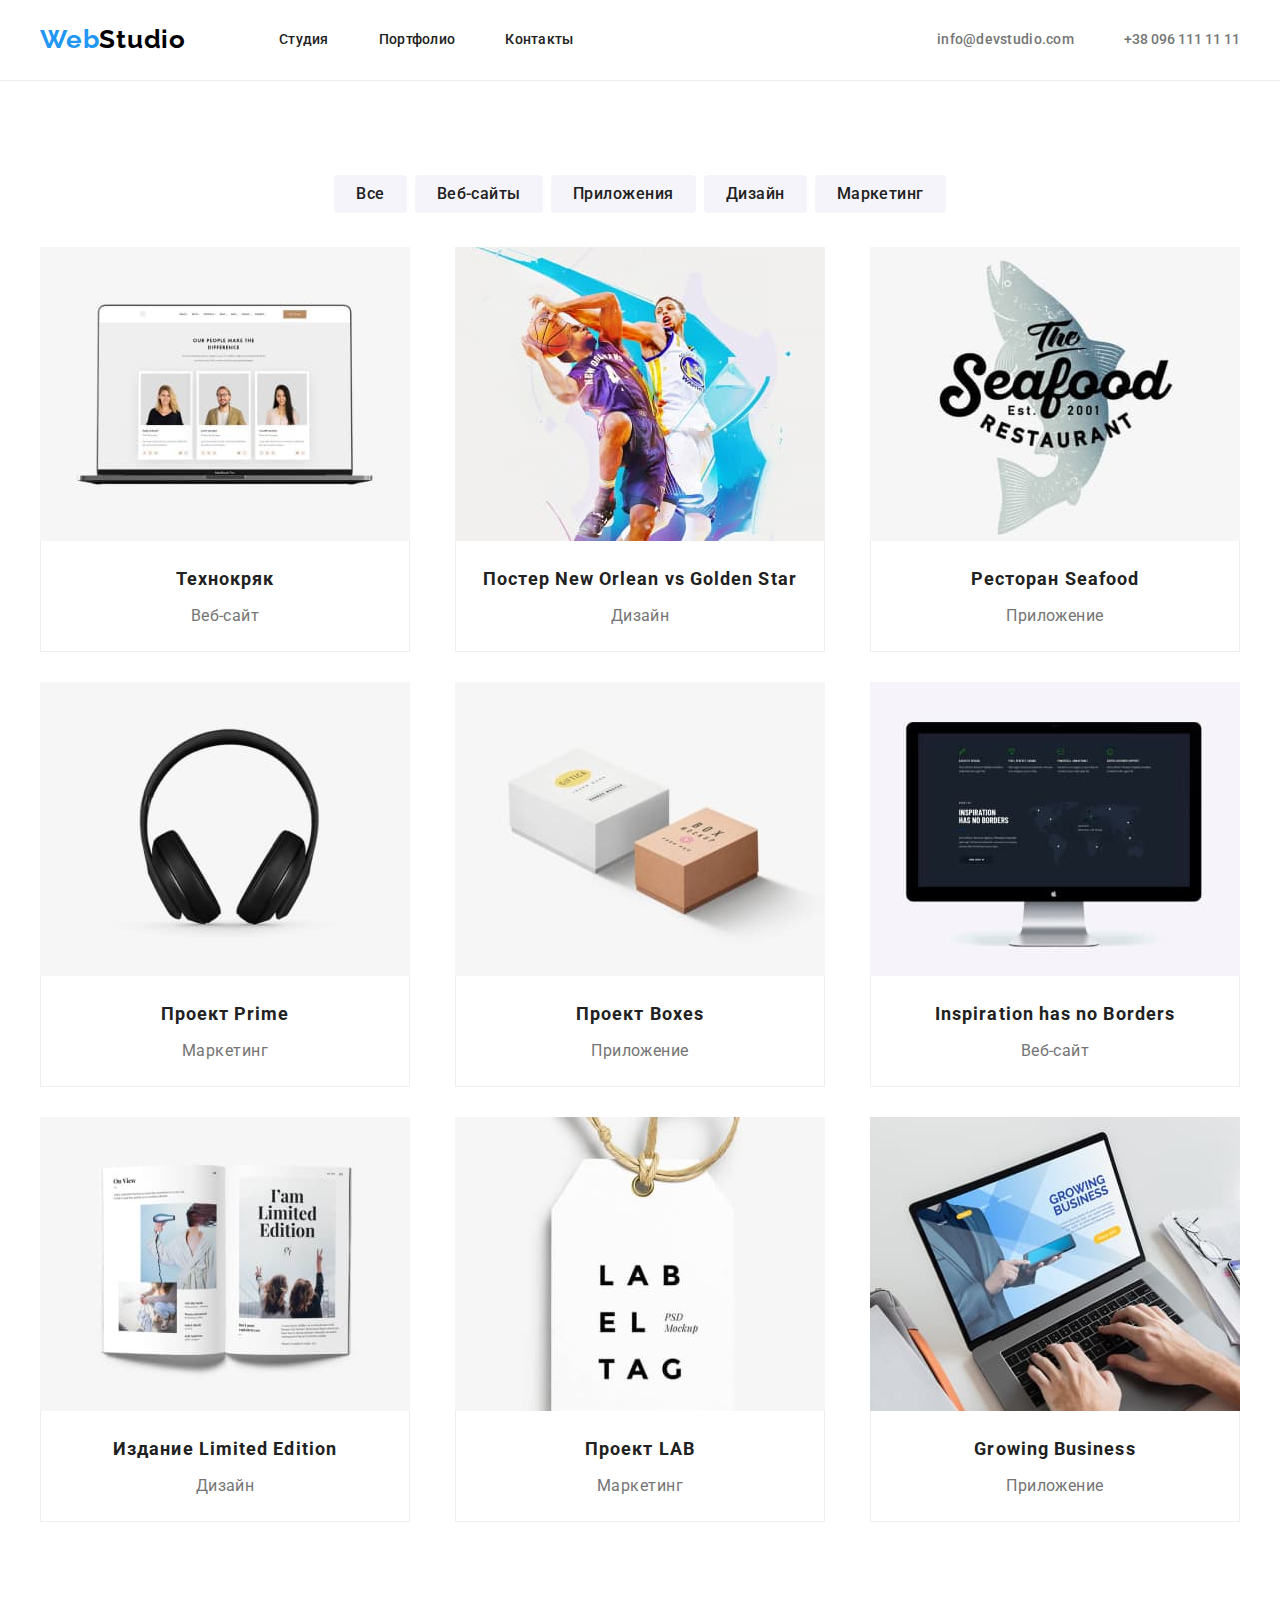
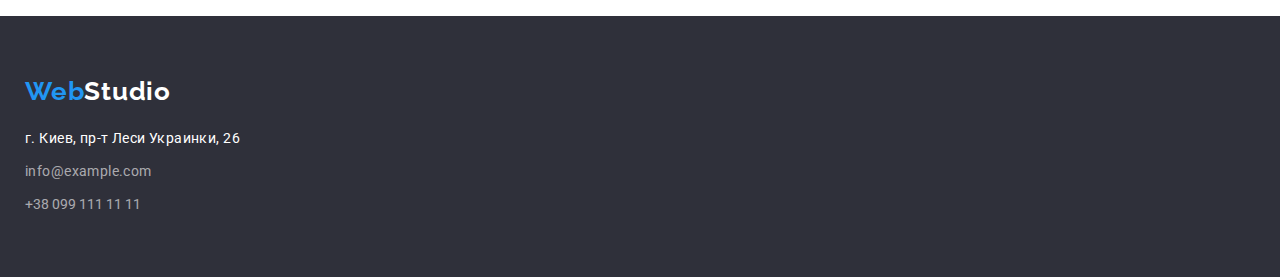
==== portfolio.html @ 9423d0da "3" ====
<!DOCTYPE html>
<html lang="ru">
  <head>
    <meta charset="UTF-8" />
    <meta http-equiv="X-UA-Compatible" content="IE=edge" />
    <meta name="viewport" content="width=device-width, initial-scale=1.0" />
    <title>Портфолио</title>
    <link rel="preconnect" href="https://fonts.googleapis.com" />
    <link rel="preconnect" href="https://fonts.gstatic.com" crossorigin />
    <link
      href="https://fonts.googleapis.com/css2?family=Raleway:wght@700&family=Roboto:wght@400;500;700;900&display=swap"
      rel="stylesheet"
    />
    <link
      rel="stylesheet"
      href="https://cdnjs.cloudflare.com/ajax/libs/modern-normalize/1.0.0/modern-normalize.min.css"
    />
    <link rel="stylesheet" href="./css/style.css" />
  </head>

  <body>
    <!-- хедер -->
    <header class="header">
      <div class="container">
        <nav class="header-nav">
          <a class="logo-nav link" lang="en" href="/"><span>Web</span>Studio</a>
          <ul class="menu-nav list">
            <li class="menu-nav-item">
              <a class="menu-nav-link link" href="./index.html">Студия</a>
            </li>
            <li class="menu-nav-item">
              <a class="menu-nav-link link" href="">Портфолио</a>
            </li>
            <li class="menu-nav-item"><a class="menu-nav-link link" href="">Контакты</a></li>
          </ul>
        </nav>
        <ul class="contacts-header-list list">
          <li class="contacts-header-item">
            <a class="header-mail link" href="mailto:info@devstudio.com">info@devstudio.com</a>
          </li>
          <li class="contacts-header-item">
            <a class="header-tel link" href="tel:+380961111111">+38 096 111 11 11</a>
          </li>
        </ul>
      </div>
    </header>
    <!-- Портфолио -->
    <main>
      <section class="section">
        <div class="container">
          <h1 class="portfolio-title visually-hidden">Портфолио</h1>
          <ul class="portfolio-buttons-list list">
            <li class="portfolio-buttons-item">
              <button class="portfolio-button" type="button">Все</button>
            </li>
            <li class="portfolio-buttons-item">
              <button class="portfolio-button" type="button">Веб-сайты</button>
            </li>
            <li class="portfolio-buttons-item">
              <button class="portfolio-button" type="button">Приложения</button>
            </li>
            <li class="portfolio-buttons-item">
              <button class="portfolio-button" type="button">Дизайн</button>
            </li>
            <li class="portfolio-buttons-item">
              <button class="portfolio-button" type="button">Маркетинг</button>
            </li>
          </ul>
          <ul class="portfolio-list list">
            <li class="portfolio-item">
              <img
                src="./images/portfolio1.jpg"
                alt="Пример сайта компании Технокряк"
                width="370"
                height="294"
              />
              <div class="portfolio-list-box">
                <h2 class="portfolio-list-title">Технокряк</h2>
                <p class="portfolio-list-text">Веб-сайт</p>
              </div>
            </li>
            <li class="portfolio-item">
              <img
                src="./images/portfolio2.jpg"
                alt="Постер New Orlean vs Golden Star"
                width="370"
                height="294"
              />
              <div class="portfolio-list-box">
                <h2 class="portfolio-list-title">Постер New Orlean vs Golden Star</h2>
                <p class="portfolio-list-text">Дизайн</p>
              </div>
            </li>
            <li class="portfolio-item">
              <img
                src="./images/portfolio3.jpg"
                alt="Пример приложения ресторана Seafood"
                width="370"
                height="294"
              />
              <div class="portfolio-list-box">
                <h2 class="portfolio-list-title">Ресторан Seafood</h2>
                <p class="portfolio-list-text">Приложение</p>
              </div>
            </li>
            <li class="portfolio-item">
              <img src="./images/portfolio4.jpg" alt="Наушники" width="370" height="294" />
              <div class="portfolio-list-box">
                <h2 class="portfolio-list-title">Проект Prime</h2>
                <p class="portfolio-list-text">Маркетинг</p>
              </div>
            </li>
            <li class="portfolio-item">
              <img
                src="./images/portfolio5.jpg"
                alt="Пример приложения проекта Boxes"
                width="370"
                height="294"
              />
              <div class="portfolio-list-box">
                <h2 class="portfolio-list-title">Проект Boxes</h2>
                <p class="portfolio-list-text">Приложение</p>
              </div>
            </li>
            <li class="portfolio-item">
              <img
                src="./images/portfolio6.jpg"
                alt="Пример сайта Inspiration has no Borders"
                width="370"
                height="294"
              />
              <div class="portfolio-list-box">
                <h2 class="portfolio-list-title">Inspiration has no Borders</h2>
                <p class="portfolio-list-text">Веб-сайт</p>
              </div>
            </li>
            <li class="portfolio-item">
              <img
                src="./images/portfolio7.jpg"
                alt="Пример издания Limited Edition"
                width="370"
                height="294"
              />
              <div class="portfolio-list-box">
                <h2 class="portfolio-list-title">Издание Limited Edition</h2>
                <p class="portfolio-list-text">Дизайн</p>
              </div>
            </li>
            <li class="portfolio-item">
              <img src="./images/portfolio8.jpg" alt="Ярлык LAB" width="370" height="294" />
              <div class="portfolio-list-box">
                <h2 class="portfolio-list-title">Проект LAB</h2>
                <p class="portfolio-list-text">Маркетинг</p>
              </div>
            </li>
            <li class="portfolio-item">
              <img
                src="./images/portfolio9.jpg"
                alt="Пример приложения Growing Business"
                width="370"
                height="294"
              />
              <div class="portfolio-list-box">
                <h2 class="portfolio-list-title">Growing Business</h2>
                <p class="portfolio-list-text">Приложение</p>
              </div>
            </li>
          </ul>
        </div>
      </section>
    </main>
    <!-- футер -->
    <footer class="footer">
      <div class="container">
        <a class="footer-logo link" href="/"><span>Web</span>Studio</a>
        <address class="address">
          <ul class="address-list list">
            <li class="address-item">
              <a class="address-link link" href="https://goo.gl/maps/yK95ByvSSbZMRK1c7"
                ><span>г. Киев, пр-т Леси Украинки, 26</span></a
              >
            </li>
            <li class="address-item">
              <a class="address-mail link" href="mailto:info@example.com">info@example.com</a>
            </li>
            <li class="address-item">
              <a class="address-tel link" href="tel:+380991111111">+38 099 111 11 11</a>
            </li>
          </ul>
        </address>
      </div>
    </footer>
  </body>
</html>
---- css/style.css ----
/* цвета
цвет акцента #2196F3
черный #000000
белый #FFFFFF
черный заголовков #212121
субчерный #757575
цвет субфона 1 #F5F4FA
цвет субфона 2 #2F303A
контакты в футете  rgba(255, 255, 255, 0.6)

нижняя рамка хедера #ECECEC
 */

/* шрифты 
 Raleway 700
 Roboto 500 900 700 400
  */

:root {
  --akcent-color: #2196f3;
  --main-color: #757575;
  --main-title-color: #212121;
}

body {
  font-family: 'Roboto', Arial, Helvetica, sans-serif;
  color: var(--main-color);
}

p,
h1,
h2,
h3,
h4,
h5,
h6 {
  margin: 0;
}

ul {
  margin: 0;
  padding-left: 0;
}

button {
  border: none;
}

.list {
  list-style: none;
}
.link {
  text-decoration: none;
}

.container {
  width: 1230px;
  padding: 0 15px;
  /* background-color: tomato; */
  margin: 0 auto;
}

.section {
  padding-top: 94px;
  padding-bottom: 94px;
}

.visually-hidden {
  position: absolute;
  white-space: nowrap;
  width: 1px;
  height: 1px;
  overflow: hidden;
  border: 0;
  padding: 0;
  clip: rect(0 0 0 0);
  clip-path: inset(50%);
  margin: -1px;
}

img {
  display: block;
}
/* -----------------header----------------- */
.header {
  padding-top: 24px;
  padding-bottom: 25px;

  border-bottom-width: 1px;
  border-bottom-style: solid;
  border-bottom-color: #ececec;
}
.header .container {
  display: flex;
  align-items: center;
}

.header-nav {
  display: flex;
  align-items: center;
}
.menu-nav {
  display: flex;
}

.menu-nav-item:not(:last-child) {
  margin-right: 50px;
}

.logo-nav {
  margin-right: 93px;

  font-family: 'Raleway', Arial, Helvetica, sans-serif;
  font-style: normal;
  font-weight: 700;
  font-size: 26px;
  line-height: 1.19;
  letter-spacing: 0.03em;
  color: #000000;
}

.logo-nav span {
  color: var(--akcent-color);
}

.menu-nav-link {
  font-weight: 500;
  font-size: 14px;
  line-height: 1.14;
  letter-spacing: 0.02em;
  color: var(--main-title-color);
}

.menu-nav-link:hover,
.menu-nav-link:focus {
  color: var(--akcent-color);
}

.header-mail {
  font-weight: 500;
  font-size: 14px;
  line-height: 1.14;
  letter-spacing: 0.02em;
  color: #757575;
}
.header-tel {
  font-weight: 500;
  font-size: 14px;
  line-height: 1.14;
  color: #757575;
}

.header-mail:hover,
.header-mail:focus,
.header-tel:hover,
.header-tel:focus {
  color: var(--akcent-color);
}

.contacts-header-list {
  display: flex;
  margin-left: auto;
}

.contacts-header-item:not(:last-child) {
  margin-right: 50px;
}

/* -----------------hero----------------- */
.hero {
  background-color: #2f303a;

  padding-top: 200px;
  padding-bottom: 200px;
}

.hero-title {
  font-weight: 900;
  font-size: 44px;
  line-height: 1.36;
  text-align: center;
  letter-spacing: 0.06em;
  text-transform: uppercase;
  color: #ffffff;

  margin-bottom: 30px;
}

.hero-but {
  display: block;
  margin: 0 auto;
  border-radius: 4px;
  padding: 10px 32px;

  font-weight: 700;
  font-size: 16px;
  line-height: 1.88;
  text-align: center;
  letter-spacing: 0.06em;
  color: #ffffff;
  background-color: var(--akcent-color);
  cursor: pointer;
}

/* -----------------benefits----------------- */

.benefits-list {
  display: flex;
  justify-content: space-between;
}
.benefits-item {
  width: 270px;
}

.benefits-item-title {
  font-size: 14px;
  line-height: 1.14;
  letter-spacing: 0.03em;
  text-transform: uppercase;
  color: var(--main-title-color);
  margin-bottom: 10px;
}

.benefits-item-text {
  font-size: 14px;
  line-height: 1.71;
  letter-spacing: 0.03em;
}

/* -----------------activity----------------- */

.activity-title {
  font-size: 36px;
  line-height: 1.16;
  text-align: center;
  letter-spacing: 0.03em;
  color: var(--main-title-color);

  margin-bottom: 50px;
}

.activity-list {
  display: flex;
  justify-content: space-between;
}

/* -----------------team----------------- */
.team {
  background-color: #f5f4fa;
}
.team-title {
  font-size: 36px;
  line-height: 1.16;
  text-align: center;
  letter-spacing: 0.03em;
  color: var(--main-title-color);

  margin-bottom: 50px;
}
.team-box {
  margin-top: 30px;
}

.team-item {
  background-color: #ffffff;

  padding-bottom: 30px;
  border-radius: 0px 0px 4px 4px;
}

.team-list {
  display: flex;
  justify-content: space-between;
}

.team-item-title {
  font-weight: 500;
  font-size: 16px;
  line-height: 1.18;
  text-align: center;
  letter-spacing: 0.03em;
  color: var(--main-title-color);

  margin-bottom: 10px;
}

.team-item-text {
  font-size: 16px;
  line-height: 1.18;
  text-align: center;
  letter-spacing: 0.03em;
}
/* -----------------portfolio----------------- */
.portfolio-buttons-list {
  display: flex;
  justify-content: center;

  padding-bottom: 34px;
}

.portfolio-buttons-item:not(:last-child) {
  margin-right: 8px;
}
.portfolio-button {
  font-weight: 500;
  font-size: 16px;
  line-height: 1.62;
  text-align: center;
  letter-spacing: 0.03em;
  color: var(--main-title-color);
  background-color: #f5f4fa;
  cursor: pointer;

  border-radius: 4px;

  padding: 6px 22px;
}

.portfolio-button:hover,
.portfolio-button:focus {
  background-color: var(--akcent-color);
  color: #ffffff;
}

.portfolio-list {
  display: flex;
  flex-wrap: wrap;
  justify-content: space-between;
}

.portfolio-item {
  margin-right: 30px;
}

.portfolio-item:nth-child(n + 4) {
  margin-top: 30px;
}

.portfolio-item:nth-child(3n) {
  margin-right: 0;
}

.portfolio-list-box {
  padding-bottom: 20px;
  padding-top: 20px;
  border-left: 1px solid #eeeeee;
  border-right: 1px solid #eeeeee;
  border-bottom: 1px solid #eeeeee;
}
.portfolio-list-title {
  font-size: 18px;
  line-height: 2;
  letter-spacing: 0.06em;
  color: var(--main-title-color);
  text-align: center;

  margin-bottom: 4px;
}

.portfolio-list-text {
  font-size: 16px;
  line-height: 1.88;
  letter-spacing: 0.03em;
  text-align: center;
}

/* -----------------footer----------------- */

.footer {
  background-color: #2f303a;
}

.footer .container {
  padding: 60px 0;
}

.footer-logo {
  font-family: 'Raleway', Arial, Helvetica, sans-serif;
  font-style: normal;
  font-weight: 700;
  font-size: 26px;
  line-height: 1.19;
  letter-spacing: 0.03em;
  color: #ffffff;

  display: block;
  margin-bottom: 20px;
}

.footer-logo span {
  color: var(--akcent-color);
}

.address-item:not(:last-child) {
  margin-bottom: 9px;
}

.address-link {
  font-style: normal;
  font-size: 14px;
  line-height: 1.71;
  letter-spacing: 0.03em;
  color: #ffffff;
}

.address-mail {
  font-style: normal;
  font-size: 14px;
  line-height: 1.71;
  letter-spacing: 0.03em;
  color: rgba(255, 255, 255, 0.6);
}

.address-tel {
  font-style: normal;
  font-size: 14px;
  line-height: 1.71;
  color: rgba(255, 255, 255, 0.6);
}

.address-link:hover,
.address-link:focus,
.address-mail:hover,
.address-mail:focus,
.address-tel:hover,
.address-tel:focus {
  color: var(--akcent-color);
}
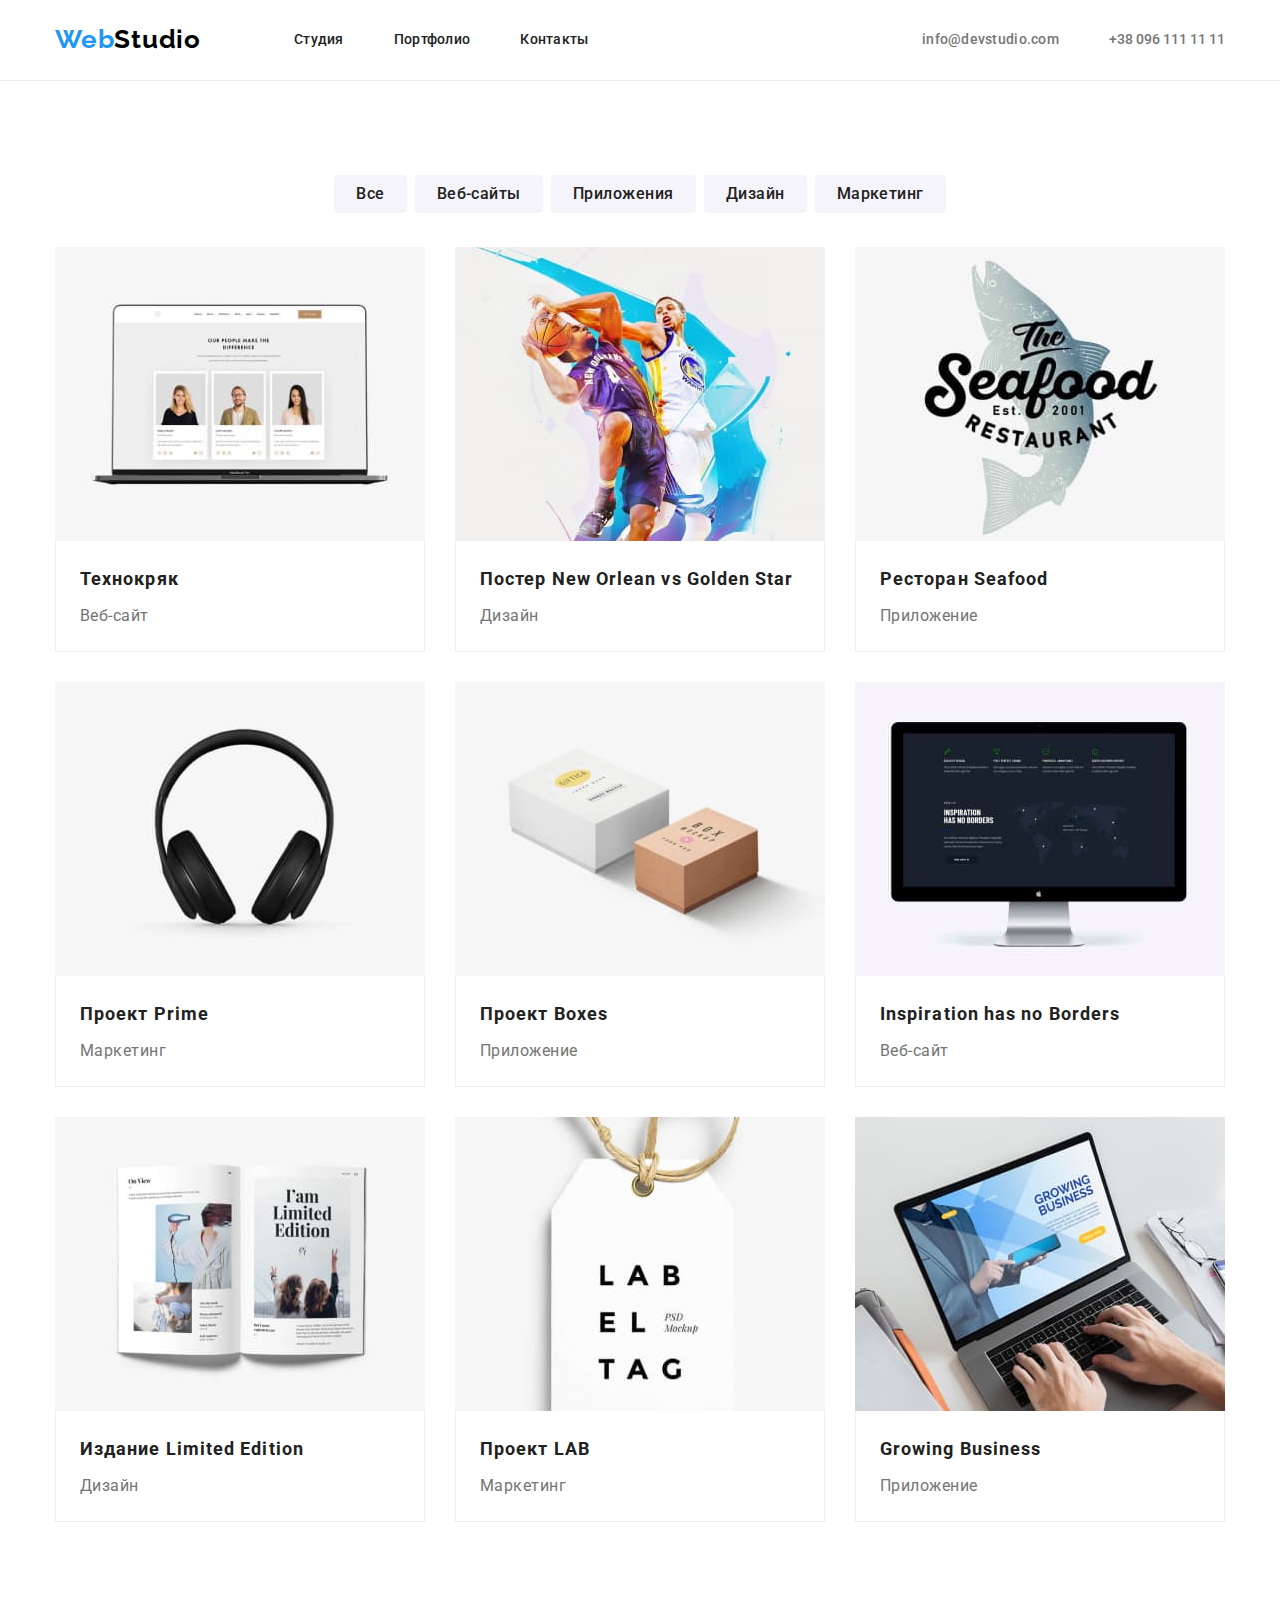
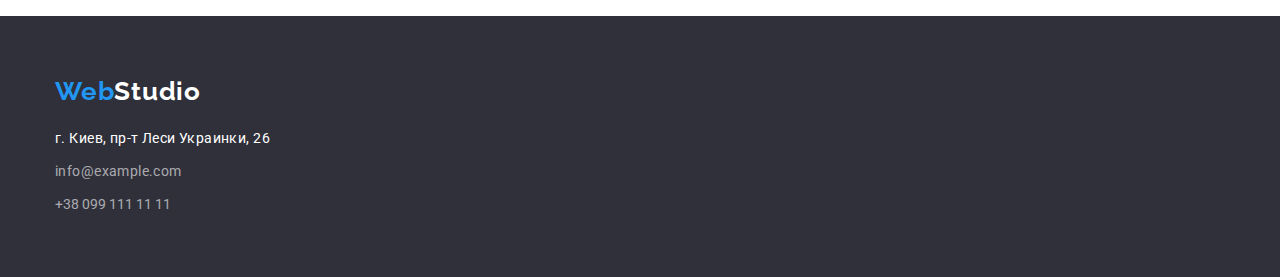
==== commit 82f43559: "34" ====
--- a/portfolio.html
+++ b/portfolio.html
@@ -48,7 +48,7 @@
     <main>
       <section class="section">
         <div class="container">
-          <h1 class="portfolio-title visually-hidden">Портфолио</h1>
+          <h1 class="portfolio-title" hidden="true">Портфолио</h1>
           <ul class="portfolio-buttons-list list">
             <li class="portfolio-buttons-item">
               <button class="portfolio-button" type="button">Все</button>
--- a/css/style.css
+++ b/css/style.css
@@ -54,7 +54,7 @@
 }
 
 .container {
-  width: 1230px;
+  width: 1200px;
   padding: 0 15px;
   /* background-color: tomato; */
   margin: 0 auto;
@@ -65,21 +65,10 @@
   padding-bottom: 94px;
 }
 
-.visually-hidden {
-  position: absolute;
-  white-space: nowrap;
-  width: 1px;
-  height: 1px;
-  overflow: hidden;
-  border: 0;
-  padding: 0;
-  clip: rect(0 0 0 0);
-  clip-path: inset(50%);
-  margin: -1px;
-}
-
 img {
   display: block;
+  max-width: 100%;
+  height: auto;
 }
 /* -----------------header----------------- */
 .header {
@@ -174,6 +163,12 @@
   padding-bottom: 200px;
 }
 
+.flax {
+  display: flex;
+  justify-content: center;
+  align-items: center;
+  flex-direction: column;
+}
 .hero-title {
   font-weight: 900;
   font-size: 44px;
@@ -183,6 +178,7 @@
   text-transform: uppercase;
   color: #ffffff;
 
+  max-width: 695px;
   margin-bottom: 30px;
 }
 
@@ -203,7 +199,9 @@
 }
 
 /* -----------------benefits----------------- */
-
+.benefits {
+  padding-bottom: 0;
+}
 .benefits-list {
   display: flex;
   justify-content: space-between;
@@ -258,14 +256,16 @@
   margin-bottom: 50px;
 }
 .team-box {
-  margin-top: 30px;
+  padding-top: 30px;
+  padding-bottom: 30px;
 }
 
 .team-item {
   background-color: #ffffff;
 
-  padding-bottom: 30px;
   border-radius: 0px 0px 4px 4px;
+  box-shadow: 0px 1px 3px rgba(0, 0, 0, 0.12), 0px 1px 1px rgba(0, 0, 0, 0.14),
+    0px 2px 1px rgba(0, 0, 0, 0.2);
 }
 
 .team-list {
@@ -295,7 +295,7 @@
   display: flex;
   justify-content: center;
 
-  padding-bottom: 34px;
+  margin-bottom: 34px;
 }
 
 .portfolio-buttons-item:not(:last-child) {
@@ -341,8 +341,7 @@
 }
 
 .portfolio-list-box {
-  padding-bottom: 20px;
-  padding-top: 20px;
+  padding: 20px 24px 20px 24px;
   border-left: 1px solid #eeeeee;
   border-right: 1px solid #eeeeee;
   border-bottom: 1px solid #eeeeee;
@@ -352,7 +351,6 @@
   line-height: 2;
   letter-spacing: 0.06em;
   color: var(--main-title-color);
-  text-align: center;
 
   margin-bottom: 4px;
 }
@@ -361,16 +359,12 @@
   font-size: 16px;
   line-height: 1.88;
   letter-spacing: 0.03em;
-  text-align: center;
 }
 
 /* -----------------footer----------------- */
 
 .footer {
   background-color: #2f303a;
-}
-
-.footer .container {
   padding: 60px 0;
 }
 
